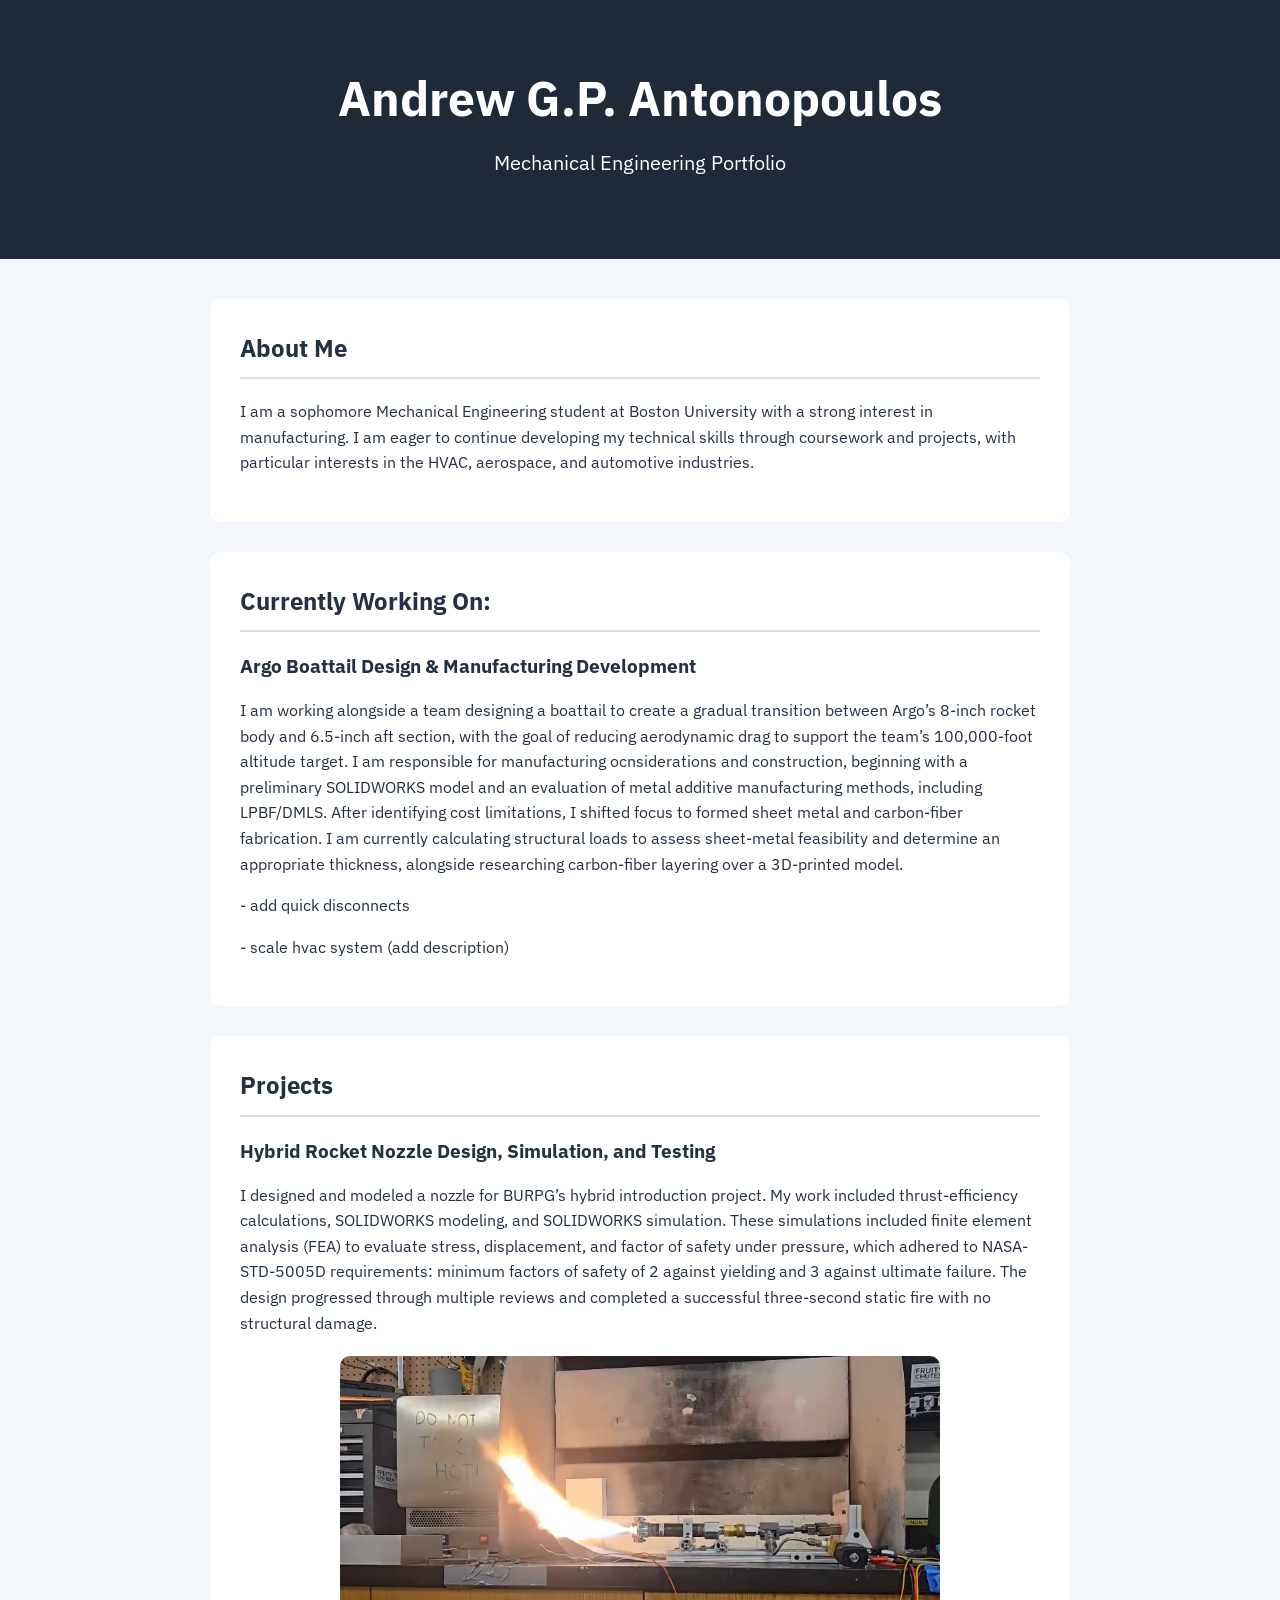
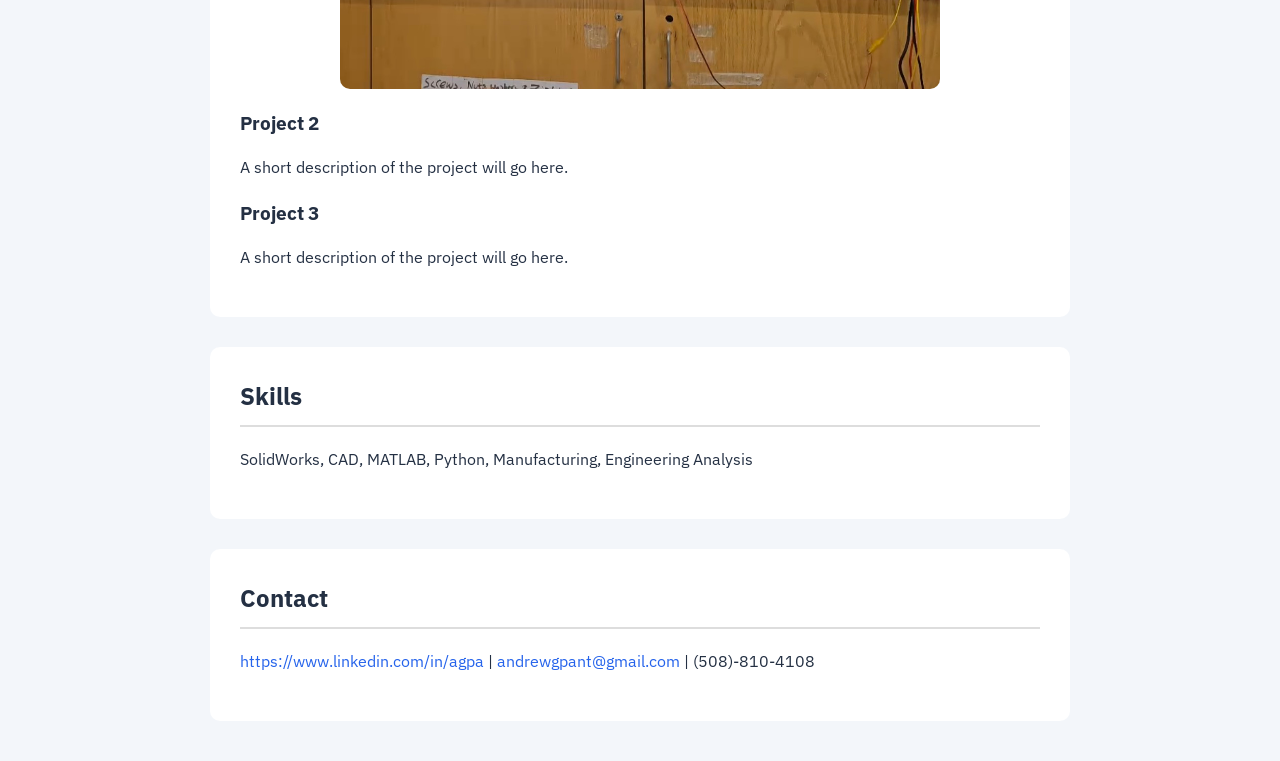
==== index.html @ b9d275d4 "add quick disconnect to currently working on" ====
<!DOCTYPE html>
<html lang="en">

<head>
    <meta charset="UTF-8">
    <meta name="viewport" content="width=device-width, initial-scale=1.0">

    <title>Andrew Antonopoulos | Mechanical Engineering Portfolio</title>
    <link rel="stylesheet" href="style.css">
</head>

<body>

    <header>
        <h1>Andrew G.P. Antonopoulos</h1>
        <p>Mechanical Engineering Portfolio</p>
    </header>

    <main>

        <section>
            <h2>About Me</h2>
            <p>
                I am a sophomore Mechanical Engineering student at Boston University with a strong interest in manufacturing.
                I am eager to continue developing my technical skills through coursework and projects, with particular interests in the HVAC, aerospace, and automotive industries.

            </p>
        </section>

        <section>
            <h2> Currently Working On:</h2>
            <h3> Argo Boattail Design & Manufacturing Development </h3>
            
            <p>
                I am working alongside a team designing a boattail to create a gradual transition between Argo’s
                8-inch rocket body and 6.5-inch aft section, with the goal of reducing
                aerodynamic drag to support the team’s 100,000-foot altitude target. I am responsible
                for manufacturing ocnsiderations and construction, beginning
                with a preliminary SOLIDWORKS model and an evaluation of metal additive
                manufacturing methods, including LPBF/DMLS. After identifying cost
                limitations, I shifted focus to formed sheet metal and carbon-fiber
                fabrication. I am currently calculating structural loads to assess
                sheet-metal feasibility and determine an appropriate thickness,
                alongside researching carbon-fiber layering over a 3D-printed model.
            </p>

            <p>
                - add quick disconnects
            </p>

            <p>
                - scale hvac system (add description)
            </p>
            
        </section>
        
        <section>
            <h2>Projects</h2>

            <h3>Hybrid Rocket Nozzle Design, Simulation, and Testing</h3>

            <p>
                I designed and modeled a nozzle for BURPG’s hybrid introduction project.
                My work included thrust-efficiency calculations, SOLIDWORKS modeling,
                and SOLIDWORKS simulation. These simulations included finite element analysis
                (FEA) to evaluate stress, displacement, and factor of safety under pressure,
                which adhered to NASA-STD-5005D requirements: minimum factors of safety of 2
                against yielding and 3 against ultimate failure. The design progressed through
                multiple reviews and completed a successful three-second static fire with no structural damage.
            </p>
            
            <img
                src="images/B3450C69-A834-422C-A26D-8ADAD124F1A7_1_201_a.jpeg"
                alt="Image of Hot Fire Test"
                class="project-image"
            >
            
            <h3>Project 2</h3>
            <p>
                A short description of the project will go here.
            </p>

            <h3>Project 3</h3>
            <p>
                A short description of the project will go here.
            </p>

        </section>

        <section>
            <h2>Skills</h2>
            <p>
                SolidWorks, CAD, MATLAB, Python, Manufacturing, Engineering Analysis
            </p>
        </section>

        <section>
            <h2>Contact</h2>
            <p>
                <a href="https://www.linkedin.com/in/agpa">https://www.linkedin.com/in/agpa</a>  | <a href="mailto:andrewgpant@gmail.com">andrewgpant@gmail.com</a> | (508)-810-4108
            </p>
        </section>

    </main>

</body>

</html>
---- style.css ----
@import url('https://fonts.googleapis.com/css2?family=IBM+Plex+Sans:wght@400;500;600;700&display=swap');

* {
    box-sizing: border-box;
}

body {
    margin: 0;
    font-family: 'IBM Plex Sans', Arial, sans-serif; /* replace the old font-family line */
    line-height: 1.6;
    background: #f3f6fa;
    color: #243043;
}

header {
    background-color: #1f2937;
    color: white;
    padding: 60px 20px;
    text-align: center;
}

header h1 {
    margin: 0;
    font-size: 48px;
}

header p {
    font-size: 20px;
    margin-top: 10px;
}

main {
    max-width: 900px;
    margin: 40px auto;
    padding: 0 20px;
}

section {
    background: white;
    margin-bottom: 30px;
    padding: 30px;
    border-radius: 10px;
}

h2 {
    margin-top: 0;
    border-bottom: 2px solid #ddd;
    padding-bottom: 10px;
}

h3 {
    margin-bottom: 5px;
}

a {
    color: #2563eb;
    text-decoration: none;
}

a:hover {
    text-decoration: underline;
}

.project-image {
    display: block;
    width: 100%;
    max-width: 600px;
    height: auto;
    margin: 20px auto;
    border-radius: 10px;
}
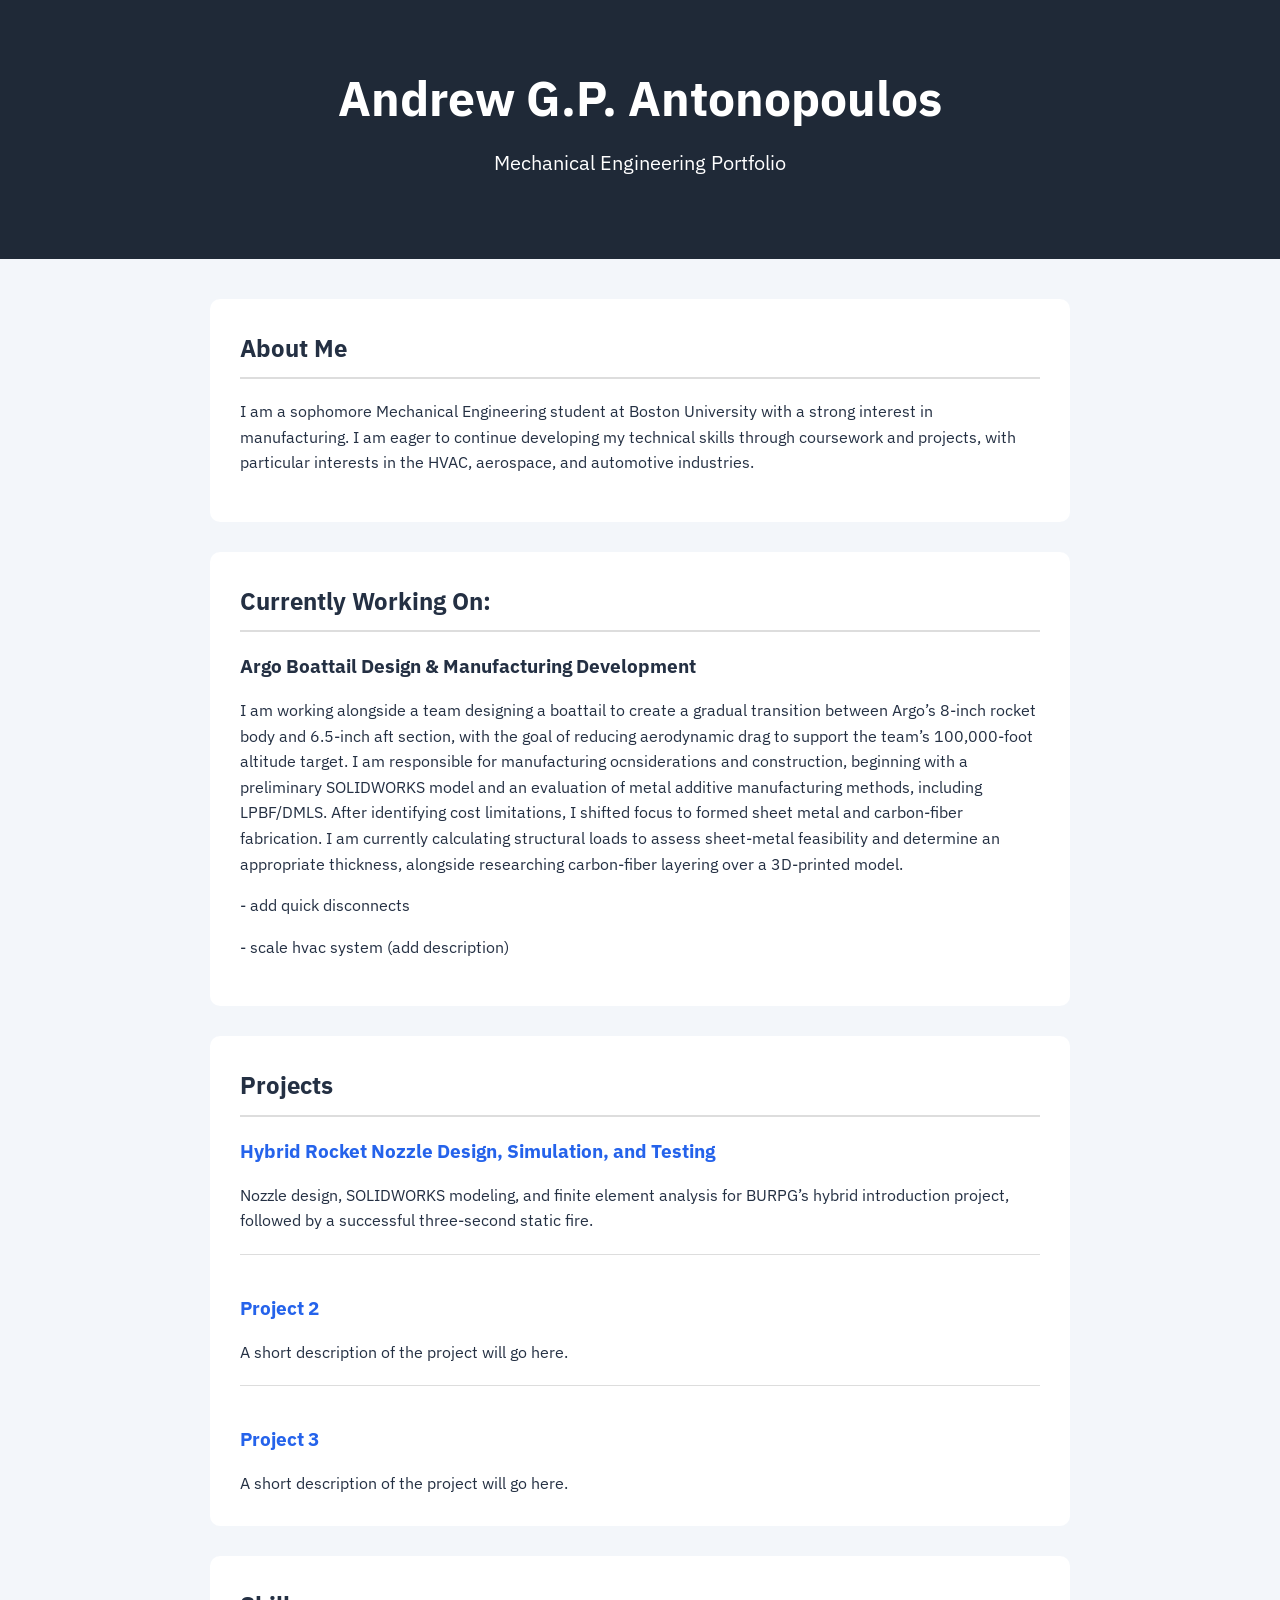
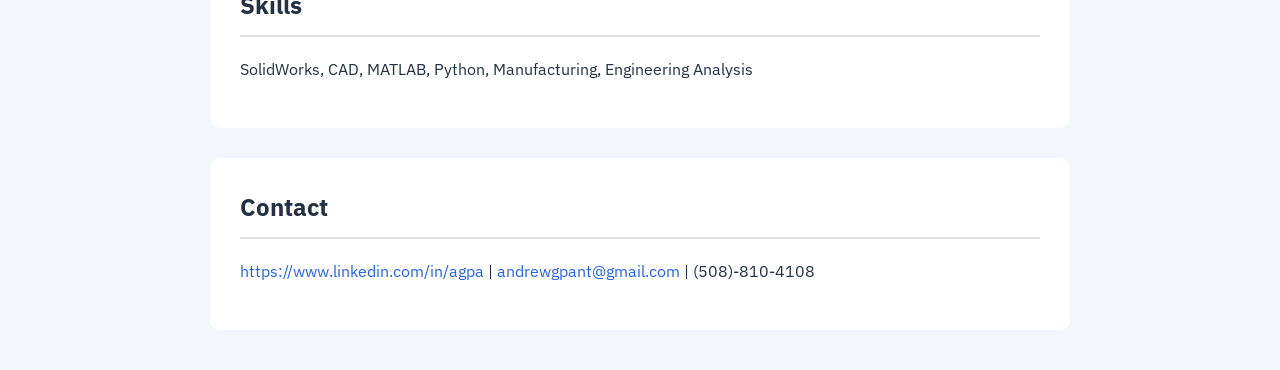
==== commit 6da63951: "Add individual portfolio project pages" ====
--- a/index.html
+++ b/index.html
@@ -54,36 +54,26 @@
             
         </section>
         
-        <section>
+        <section id="projects">
             <h2>Projects</h2>
 
-            <h3>Hybrid Rocket Nozzle Design, Simulation, and Testing</h3>
+            <article class="project-preview">
+                <h3><a href="projects/hybrid-rocket-nozzle.html">Hybrid Rocket Nozzle Design, Simulation, and Testing</a></h3>
+                <p>
+                    Nozzle design, SOLIDWORKS modeling, and finite element analysis for BURPG’s
+                    hybrid introduction project, followed by a successful three-second static fire.
+                </p>
+            </article>
 
-            <p>
-                I designed and modeled a nozzle for BURPG’s hybrid introduction project.
-                My work included thrust-efficiency calculations, SOLIDWORKS modeling,
-                and SOLIDWORKS simulation. These simulations included finite element analysis
-                (FEA) to evaluate stress, displacement, and factor of safety under pressure,
-                which adhered to NASA-STD-5005D requirements: minimum factors of safety of 2
-                against yielding and 3 against ultimate failure. The design progressed through
-                multiple reviews and completed a successful three-second static fire with no structural damage.
-            </p>
-            
-            <img
-                src="images/B3450C69-A834-422C-A26D-8ADAD124F1A7_1_201_a.jpeg"
-                alt="Image of Hot Fire Test"
-                class="project-image"
-            >
-            
-            <h3>Project 2</h3>
-            <p>
-                A short description of the project will go here.
-            </p>
+            <article class="project-preview">
+                <h3><a href="projects/project-2.html">Project 2</a></h3>
+                <p>A short description of the project will go here.</p>
+            </article>
 
-            <h3>Project 3</h3>
-            <p>
-                A short description of the project will go here.
-            </p>
+            <article class="project-preview">
+                <h3><a href="projects/project-3.html">Project 3</a></h3>
+                <p>A short description of the project will go here.</p>
+            </article>
 
         </section>
 
--- a/style.css
+++ b/style.css
@@ -61,6 +61,25 @@
     text-decoration: underline;
 }
 
+a:focus-visible {
+    outline: 2px solid #2563eb;
+    outline-offset: 4px;
+}
+
+.portfolio-nav {
+    margin-bottom: 30px;
+}
+
+.project-preview + .project-preview {
+    border-top: 1px solid #ddd;
+    margin-top: 20px;
+    padding-top: 20px;
+}
+
+.project-preview p:last-child {
+    margin-bottom: 0;
+}
+
 .project-image {
     display: block;
     width: 100%;
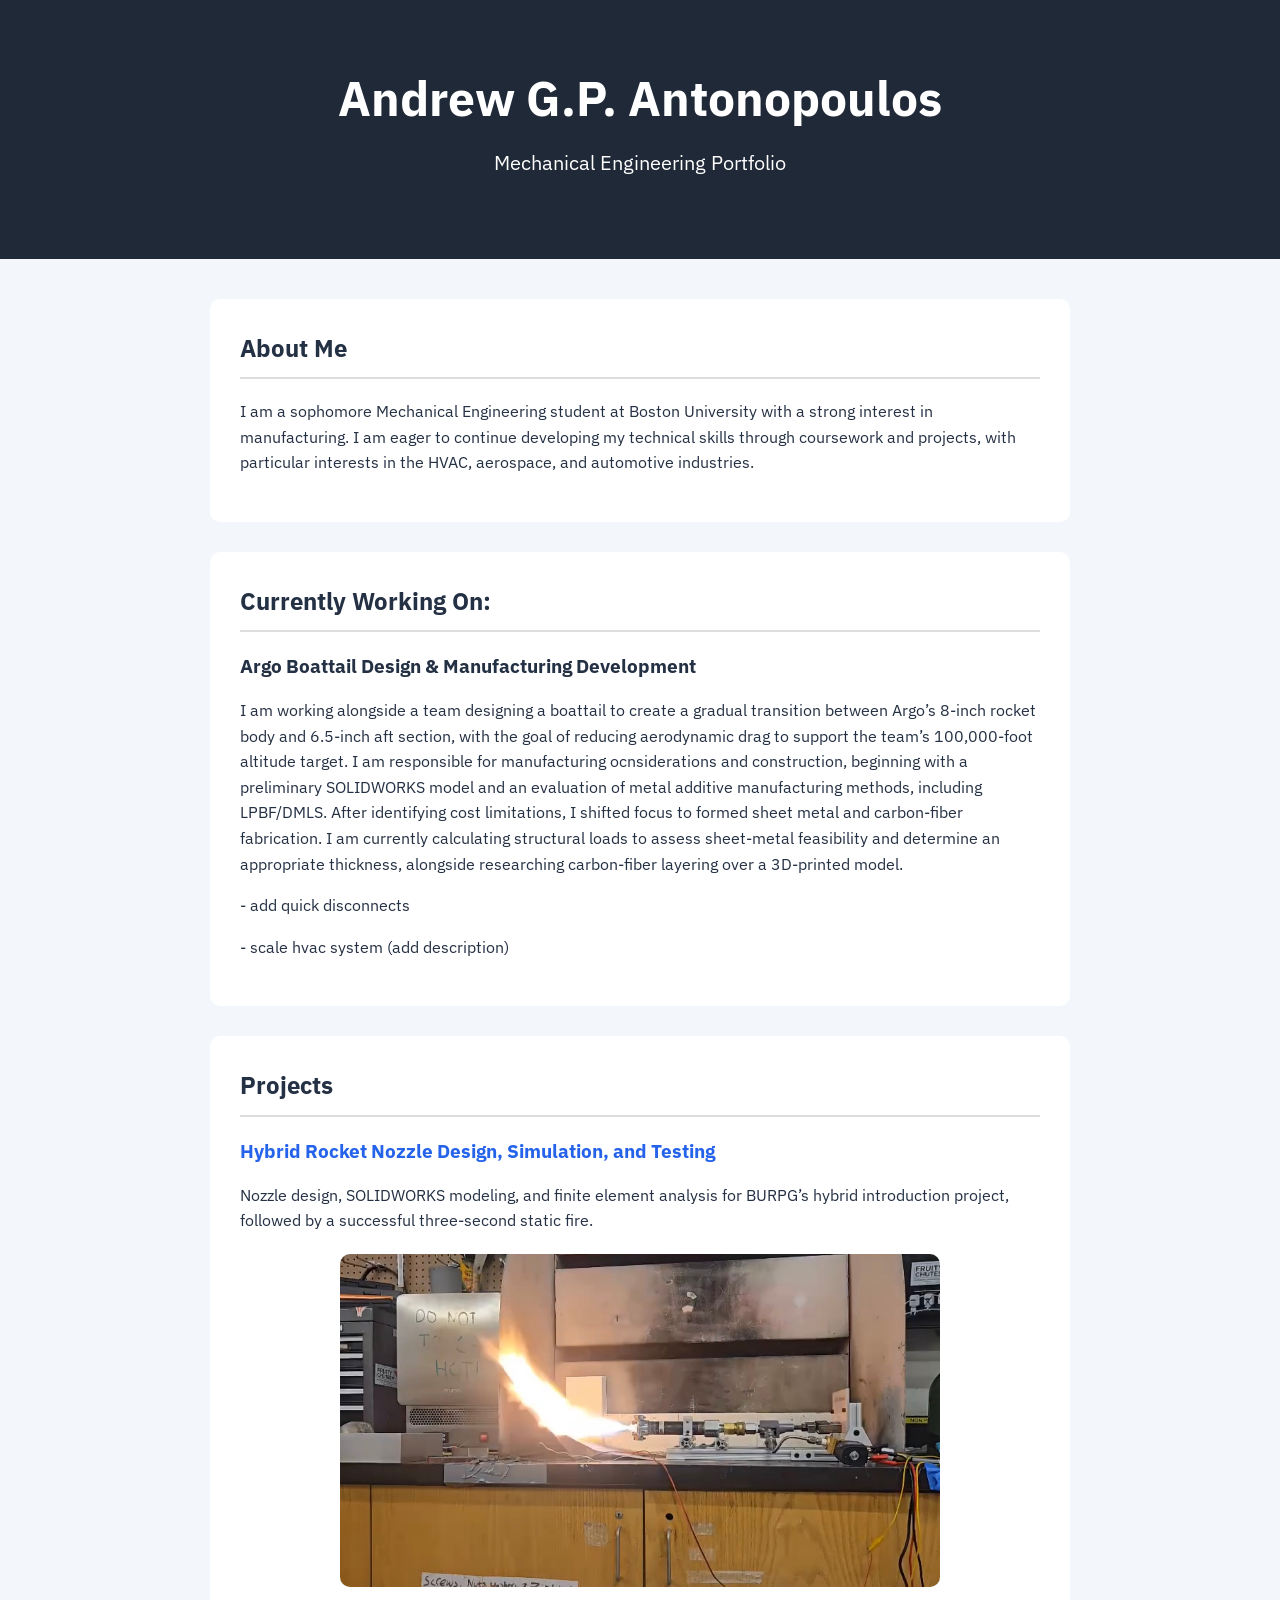
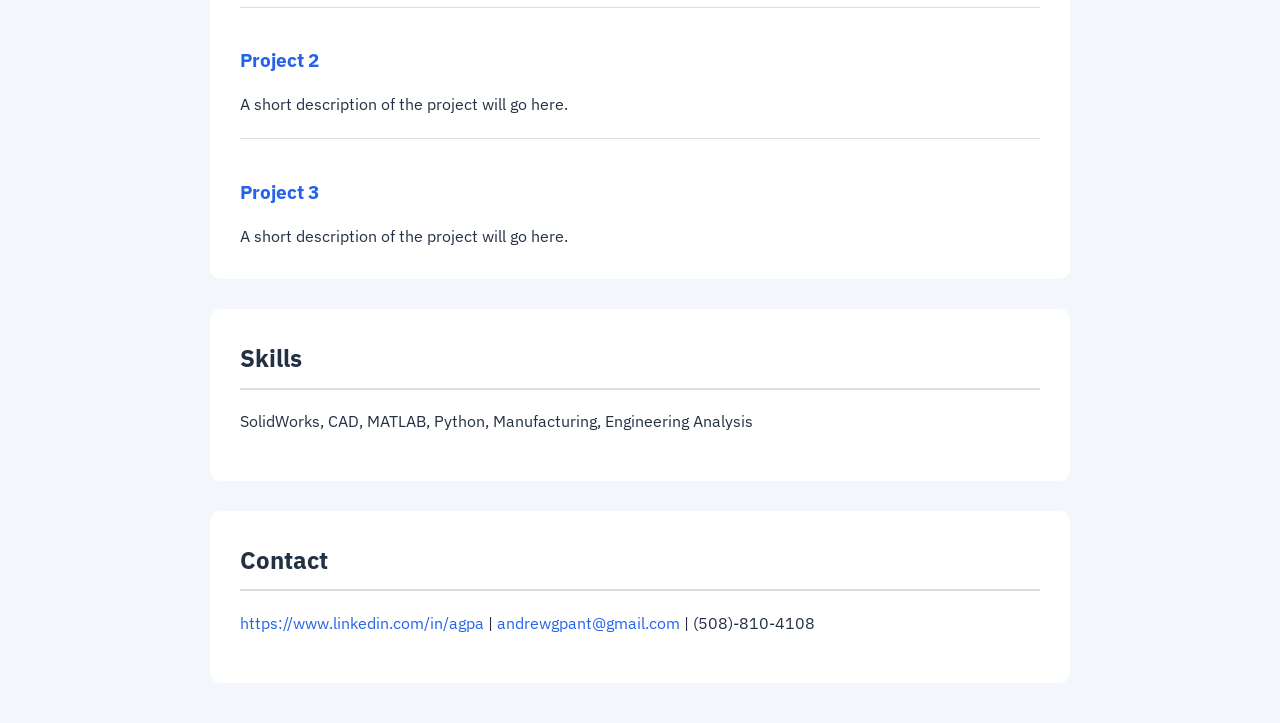
==== commit e88d06fc: "Move hot fire test image to main portfolio page" ====
--- a/index.html
+++ b/index.html
@@ -63,6 +63,11 @@
                     Nozzle design, SOLIDWORKS modeling, and finite element analysis for BURPG’s
                     hybrid introduction project, followed by a successful three-second static fire.
                 </p>
+                <img
+                    src="images/B3450C69-A834-422C-A26D-8ADAD124F1A7_1_201_a.jpeg"
+                    alt="Image of Hot Fire Test"
+                    class="project-image"
+                >
             </article>
 
             <article class="project-preview">
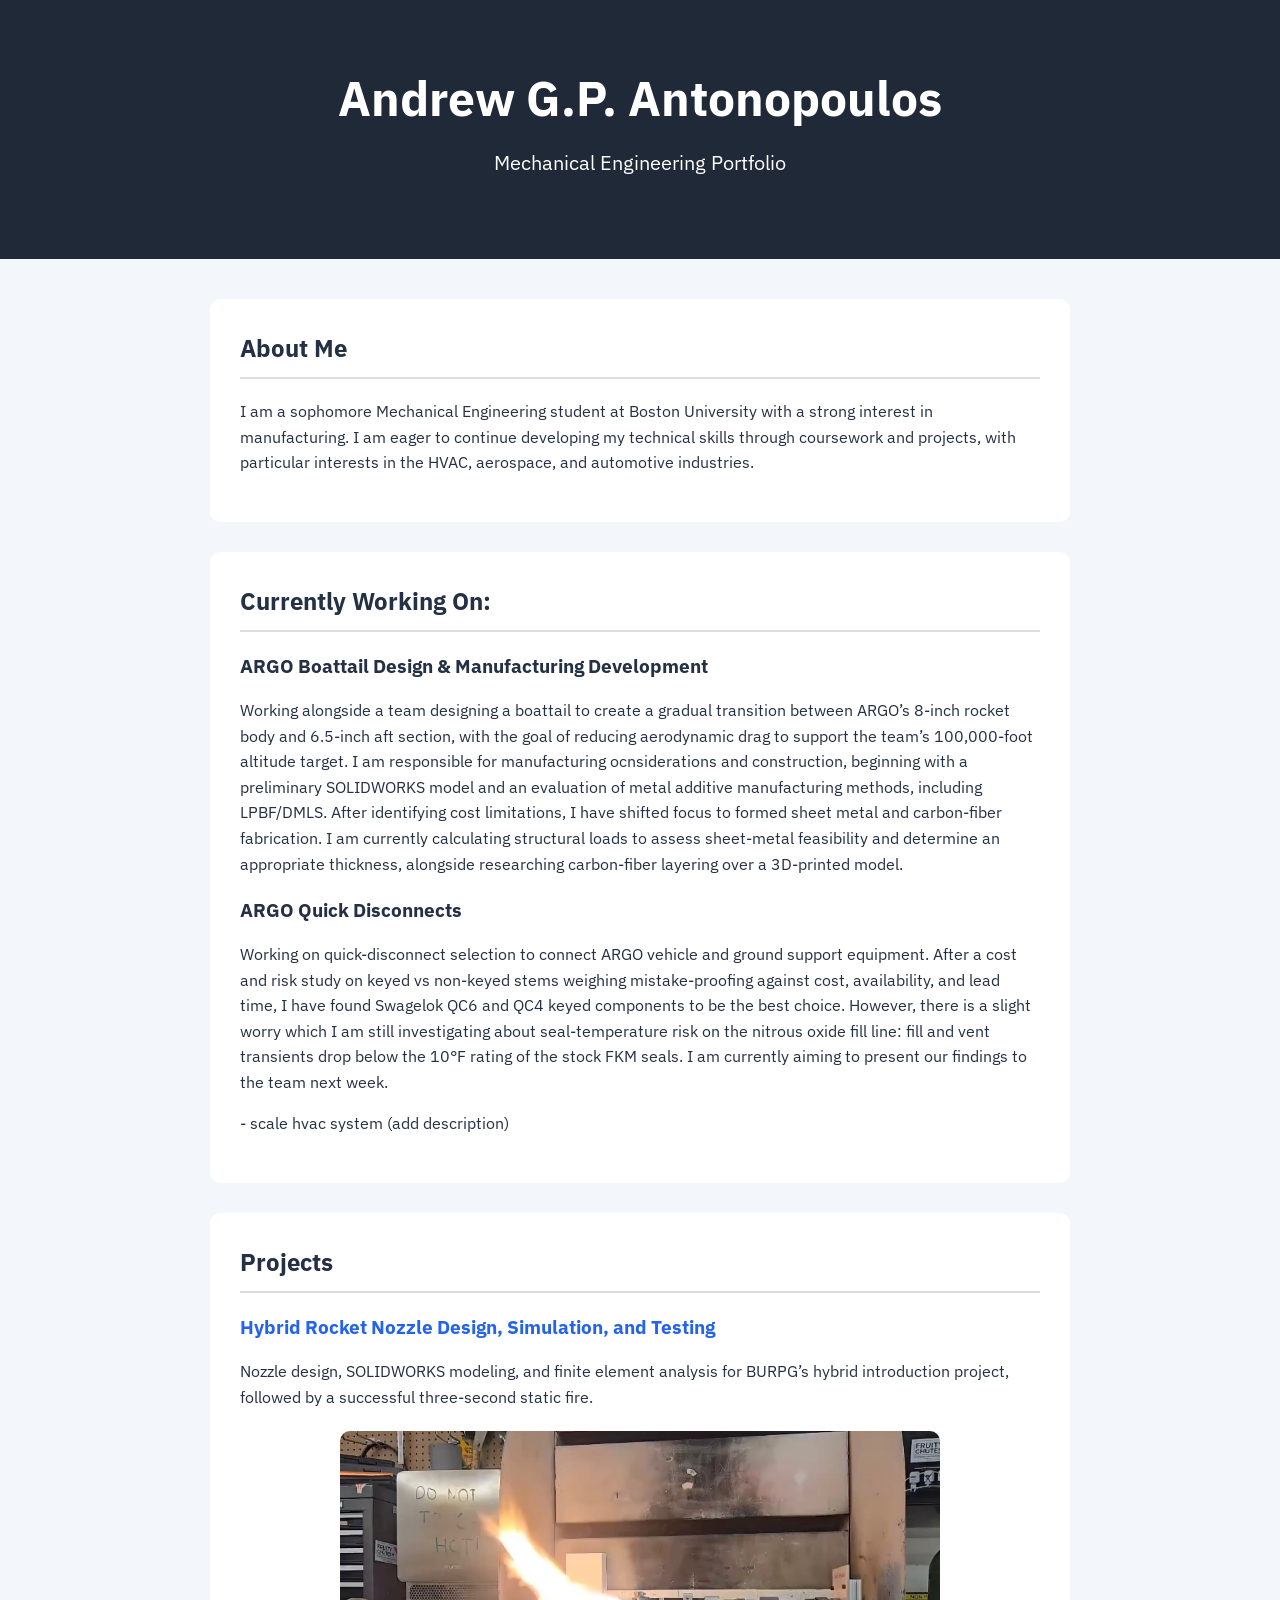
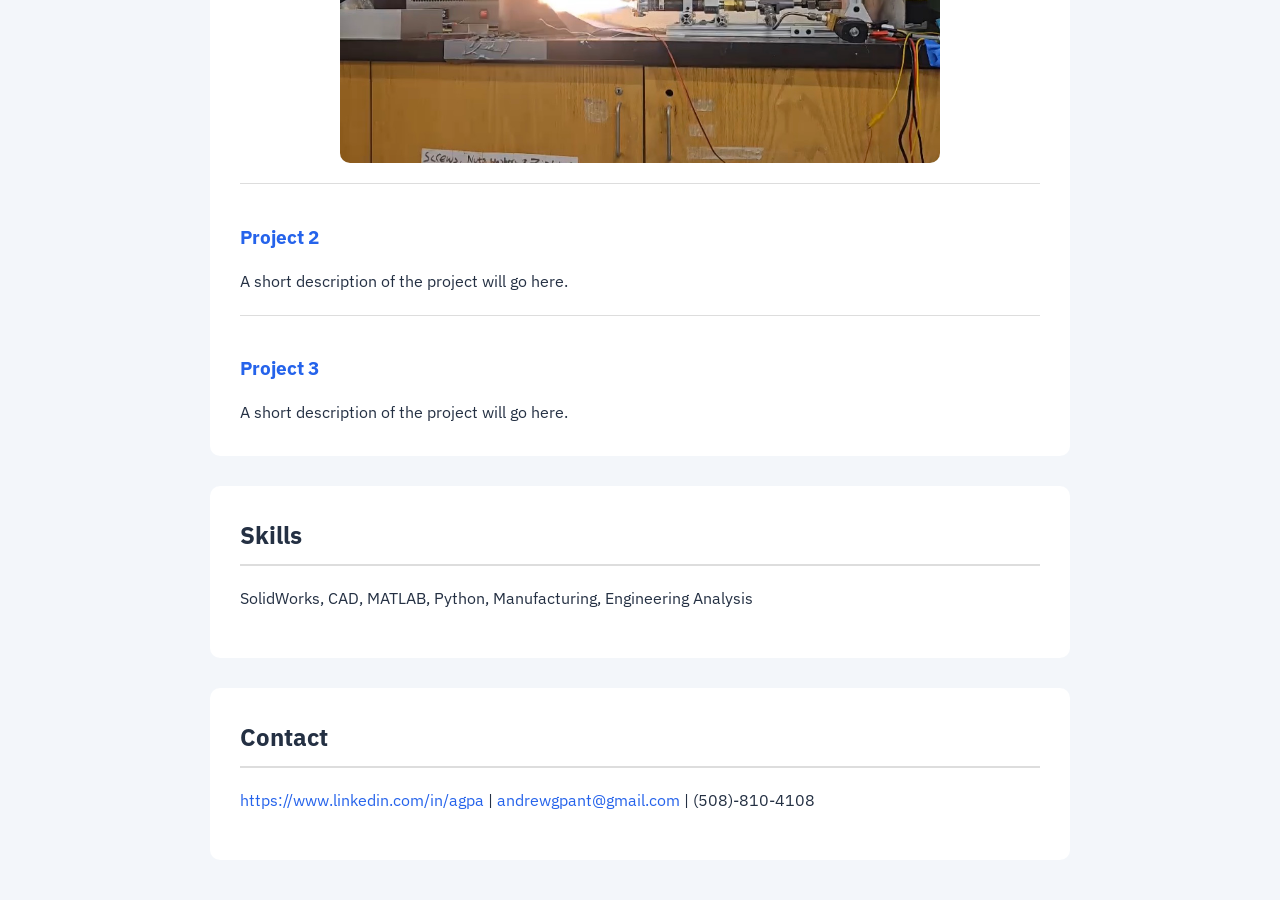
==== commit 29ed34f4: "add quick disconnects" ====
--- a/index.html
+++ b/index.html
@@ -29,23 +29,29 @@
 
         <section>
             <h2> Currently Working On:</h2>
-            <h3> Argo Boattail Design & Manufacturing Development </h3>
+            <h3> ARGO Boattail Design & Manufacturing Development </h3>
             
             <p>
-                I am working alongside a team designing a boattail to create a gradual transition between Argo’s
+                Working alongside a team designing a boattail to create a gradual transition between ARGO’s
                 8-inch rocket body and 6.5-inch aft section, with the goal of reducing
                 aerodynamic drag to support the team’s 100,000-foot altitude target. I am responsible
                 for manufacturing ocnsiderations and construction, beginning
                 with a preliminary SOLIDWORKS model and an evaluation of metal additive
                 manufacturing methods, including LPBF/DMLS. After identifying cost
-                limitations, I shifted focus to formed sheet metal and carbon-fiber
+                limitations, I have shifted focus to formed sheet metal and carbon-fiber
                 fabrication. I am currently calculating structural loads to assess
                 sheet-metal feasibility and determine an appropriate thickness,
                 alongside researching carbon-fiber layering over a 3D-printed model.
             </p>
 
+            <h3> ARGO Quick Disconnects</h3>
             <p>
-                - add quick disconnects
+                Working on quick-disconnect selection to connect ARGO vehicle and ground support equipment.
+                After a cost and risk study on keyed vs non-keyed stems weighing mistake-proofing against cost, availability,
+                and lead time, I have found Swagelok QC6 and QC4 keyed components to be the best choice. However, there is a
+                slight worry which I am still investigating about seal-temperature risk on the nitrous oxide fill line: fill
+                and vent transients drop below the 10°F rating of the stock FKM seals. I am currently aiming to present
+                our findings to the team next week.
             </p>
 
             <p>
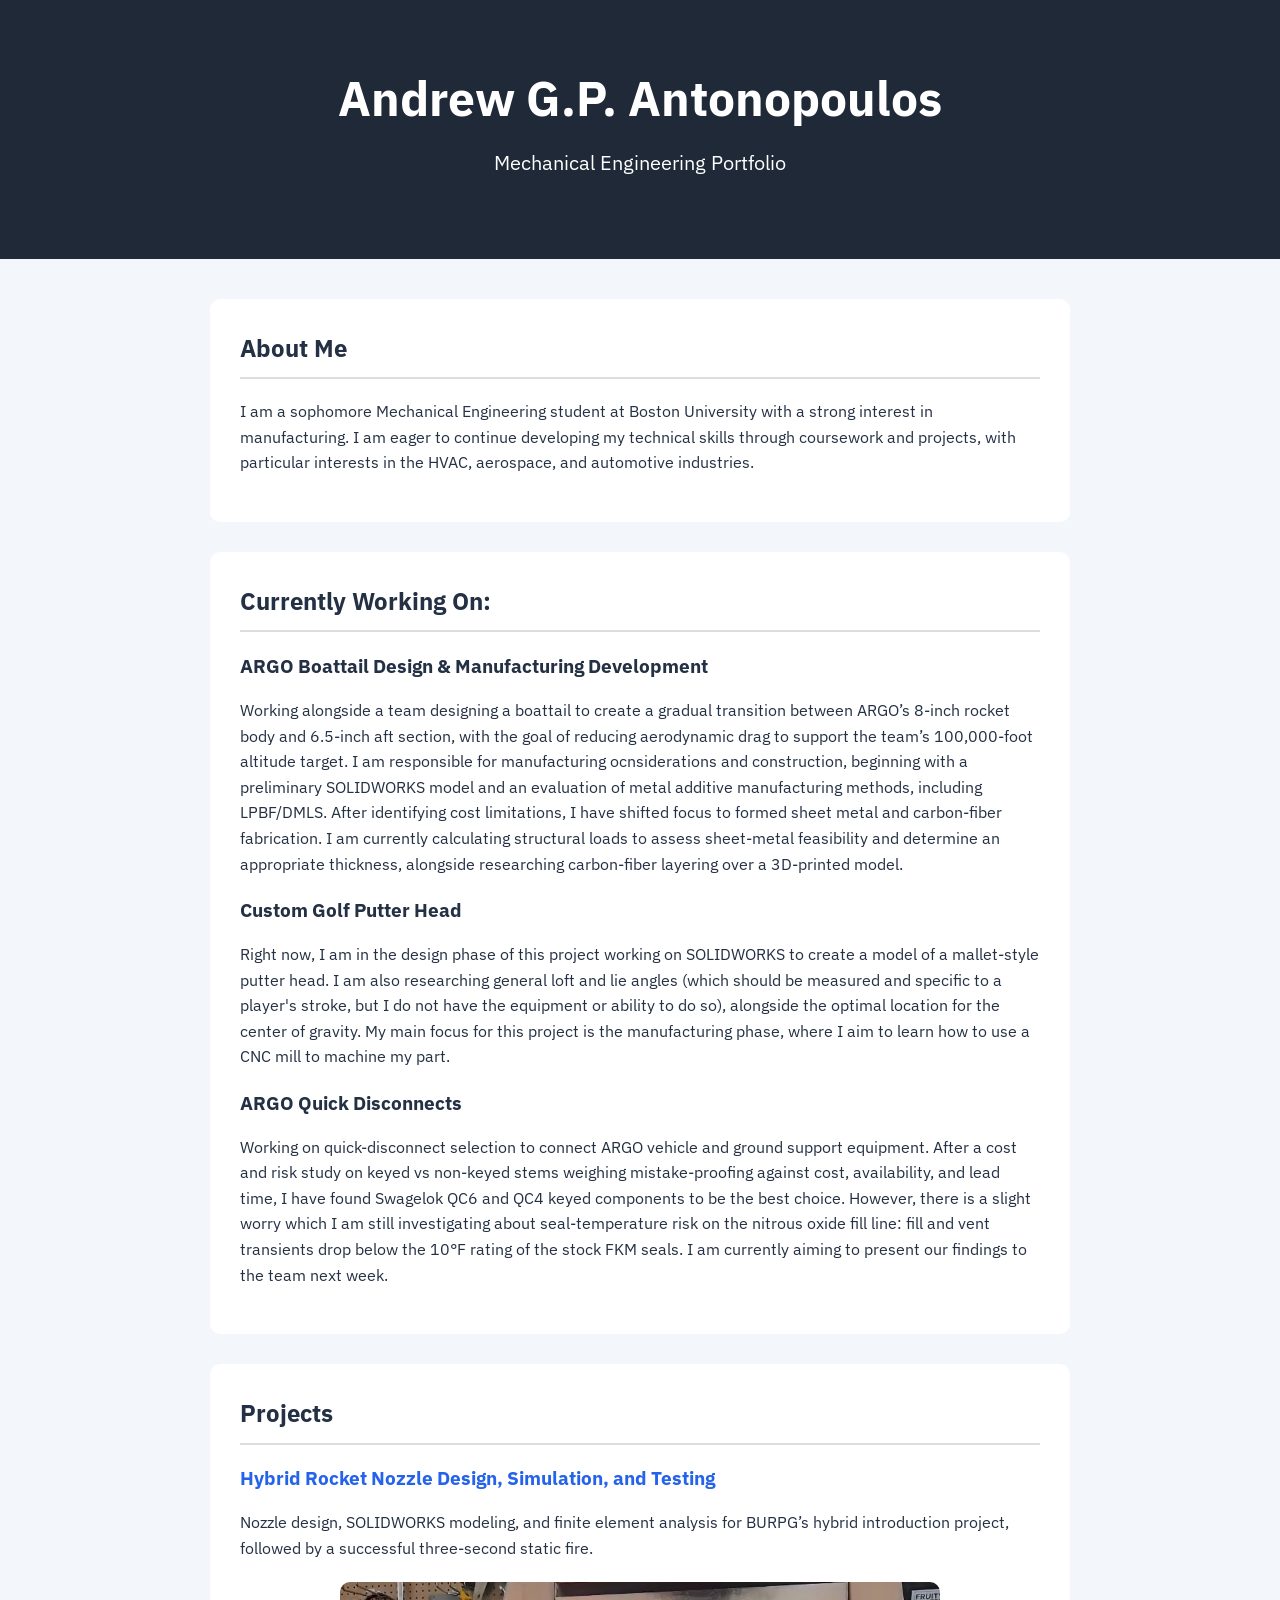
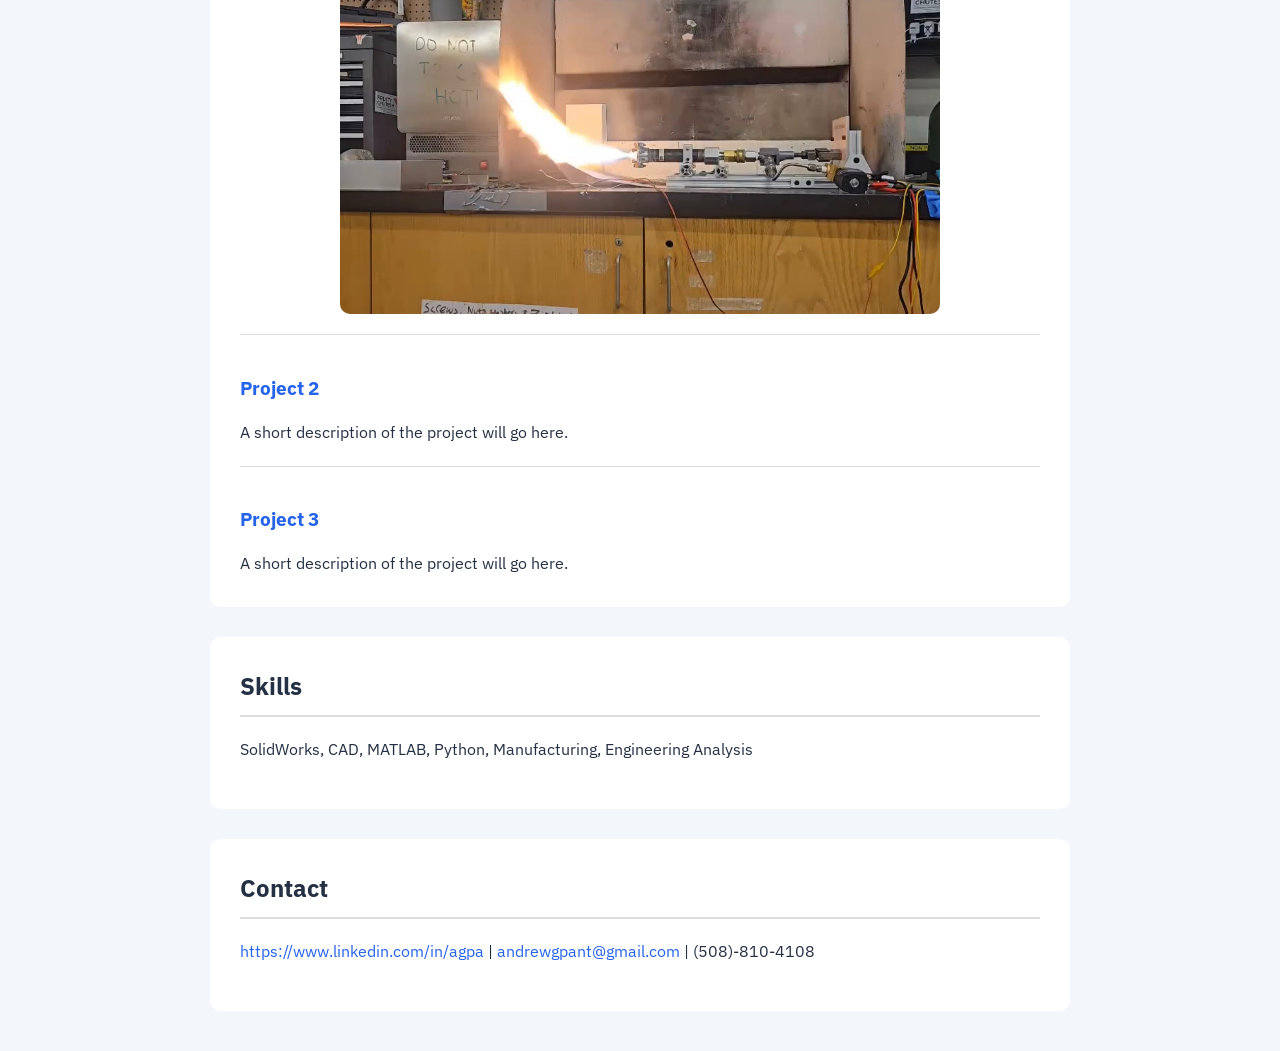
==== commit 089af376: "add putter to currently working on" ====
--- a/index.html
+++ b/index.html
@@ -44,6 +44,14 @@
                 alongside researching carbon-fiber layering over a 3D-printed model.
             </p>
 
+            <h3> Custom Golf Putter Head</h3>
+            <p>
+                Right now, I am in the design phase of this project working on SOLIDWORKS to create a model of a mallet-style putter head.
+                I am also researching general loft and lie angles (which should be measured and specific to a player's stroke, but I do not
+                have the equipment or ability to do so), alongside the optimal location for the center of gravity. My main focus for this project
+                is the manufacturing phase, where I aim to learn how to use a CNC mill to machine my part.
+            </p>
+            
             <h3> ARGO Quick Disconnects</h3>
             <p>
                 Working on quick-disconnect selection to connect ARGO vehicle and ground support equipment.
@@ -52,10 +60,6 @@
                 slight worry which I am still investigating about seal-temperature risk on the nitrous oxide fill line: fill
                 and vent transients drop below the 10°F rating of the stock FKM seals. I am currently aiming to present
                 our findings to the team next week.
-            </p>
-
-            <p>
-                - scale hvac system (add description)
             </p>
             
         </section>
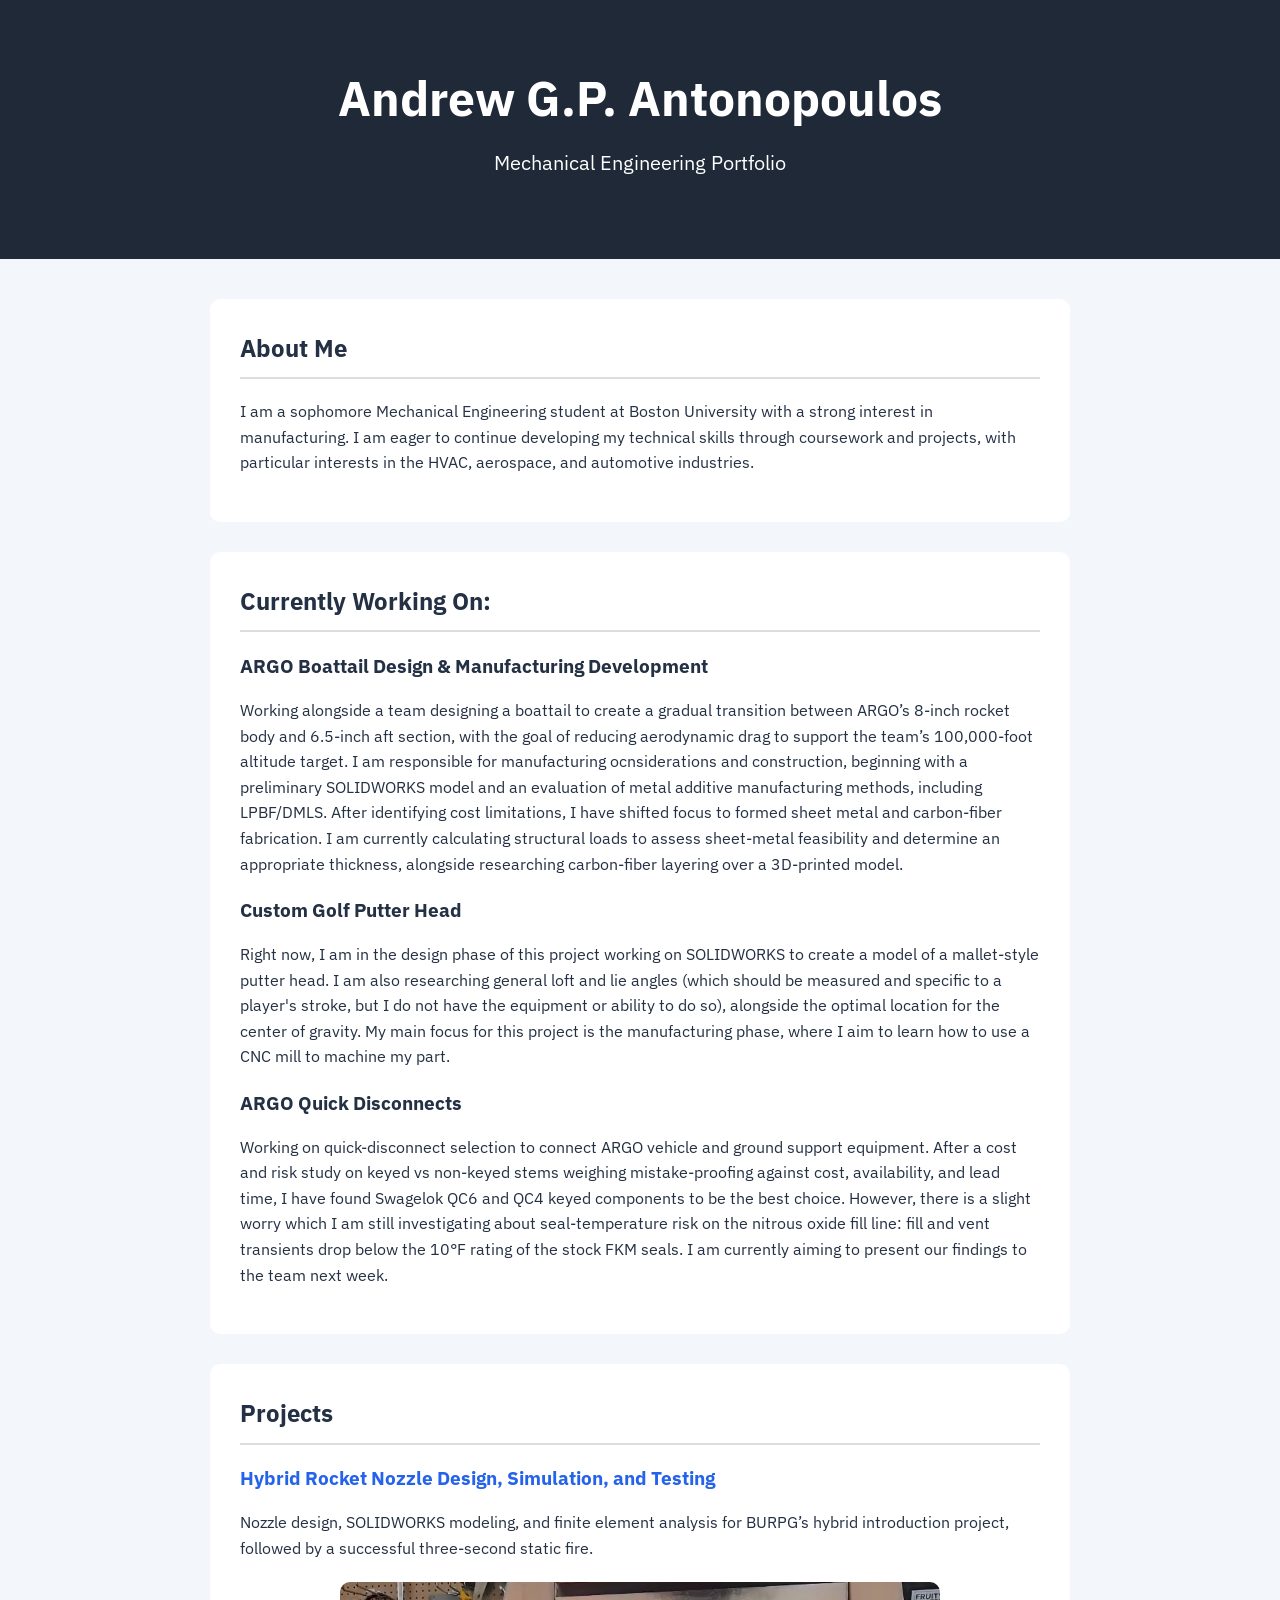
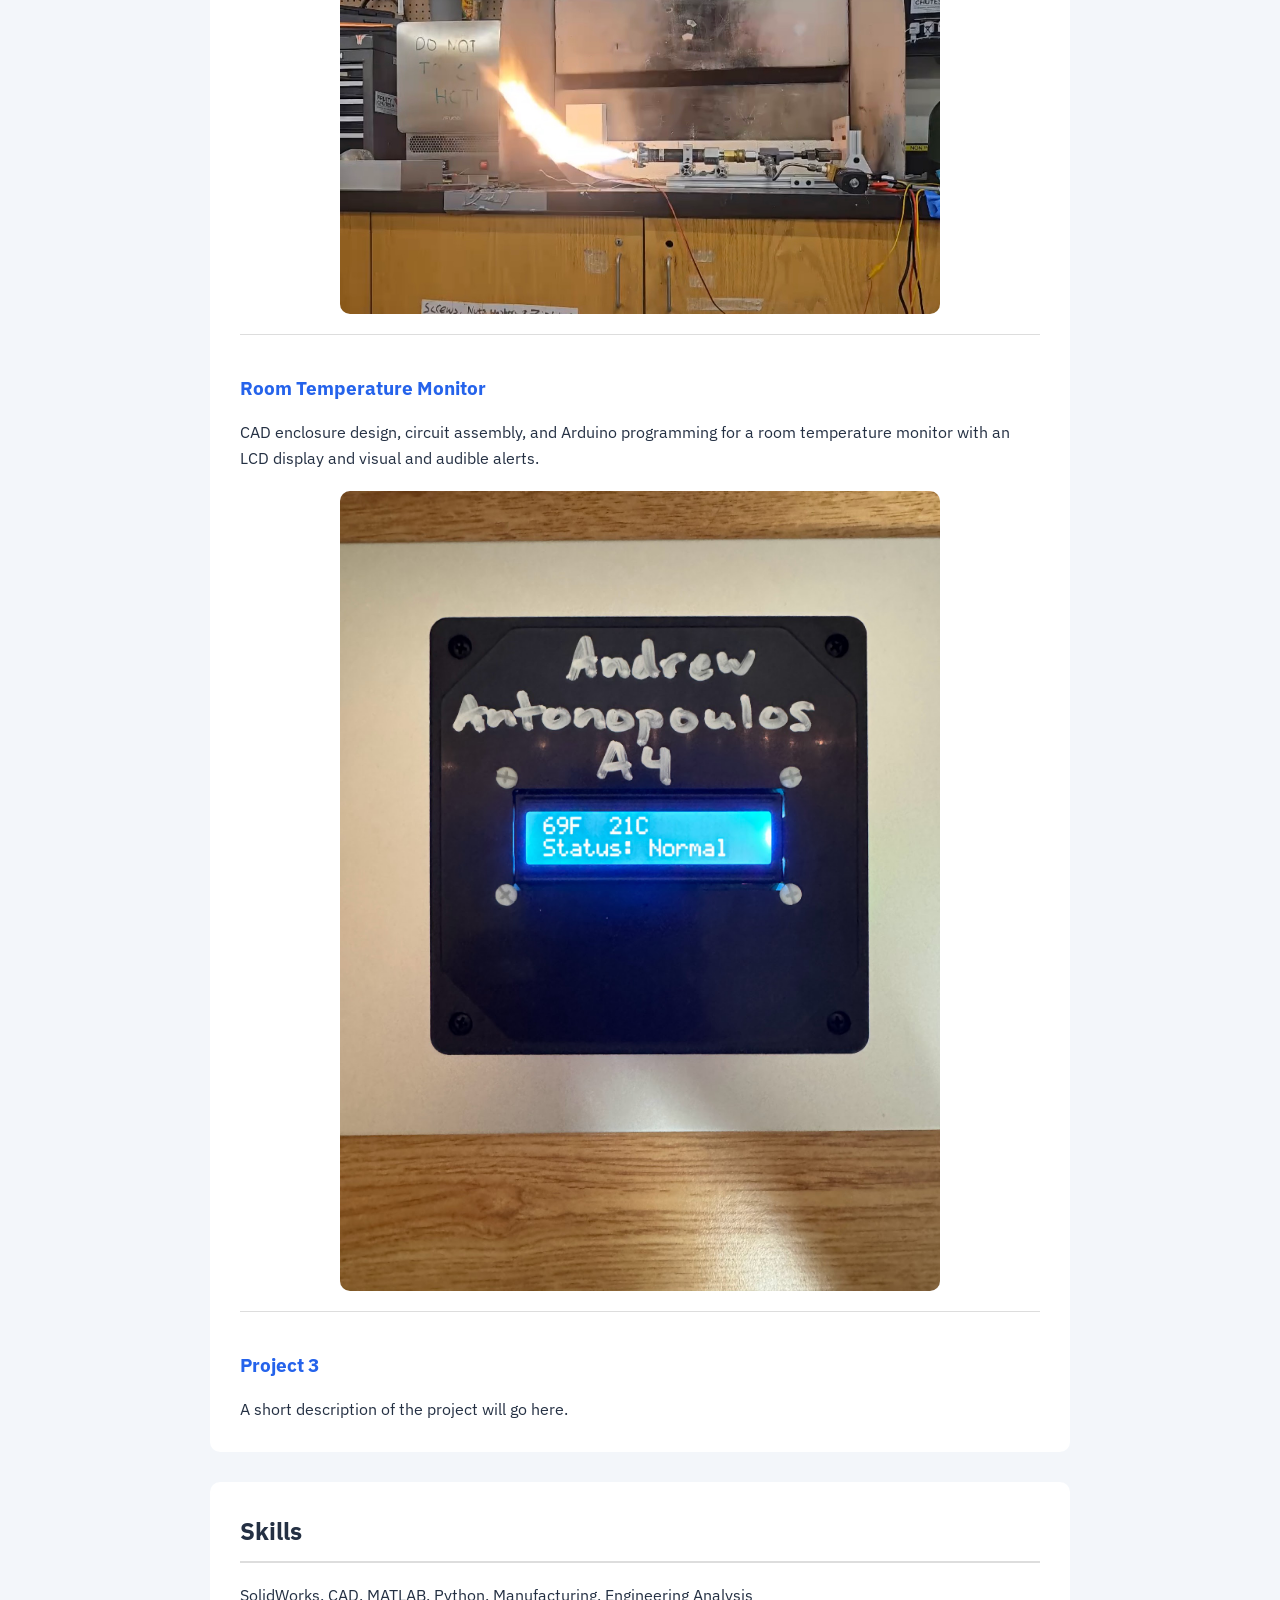
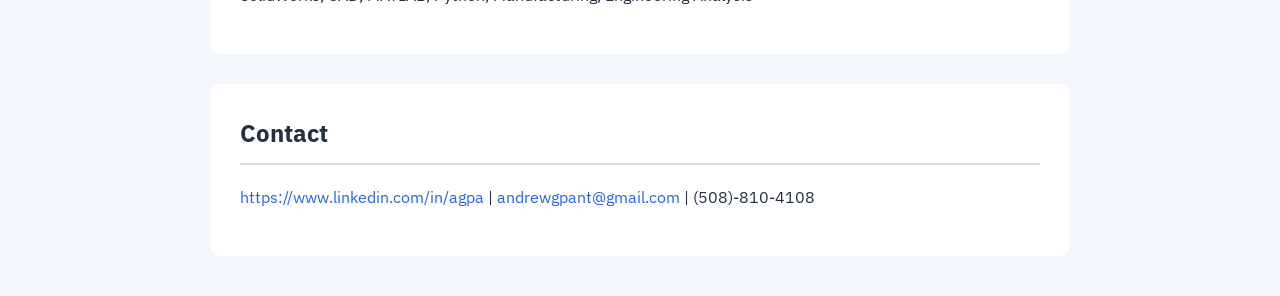
==== commit eecacd15: "Add room temperature monitor project with CAD and prototype photos" ====
--- a/index.html
+++ b/index.html
@@ -81,8 +81,17 @@
             </article>
 
             <article class="project-preview">
-                <h3><a href="projects/project-2.html">Project 2</a></h3>
-                <p>A short description of the project will go here.</p>
+                <h3><a href="projects/temperature-monitor.html">Room Temperature Monitor</a></h3>
+                <p>
+                    CAD enclosure design, circuit assembly, and Arduino programming for a room
+                    temperature monitor with an LCD display and visual and audible alerts.
+                </p>
+                <img
+                    src="images/temperature-monitor/working-prototype.jpg"
+                    alt="Working room temperature monitor displaying 69F, 21C, and Status: Normal"
+                    class="project-image"
+                    loading="lazy"
+                >
             </article>
 
             <article class="project-preview">
--- a/style.css
+++ b/style.css
@@ -88,3 +88,14 @@
     margin: 20px auto;
     border-radius: 10px;
 }
+
+/* Temperature monitor project figures */
+.monitor-figure {
+    margin: 24px 0;
+}
+
+.monitor-figure figcaption {
+    color: #4b5563;
+    font-size: 0.95rem;
+    text-align: center;
+}
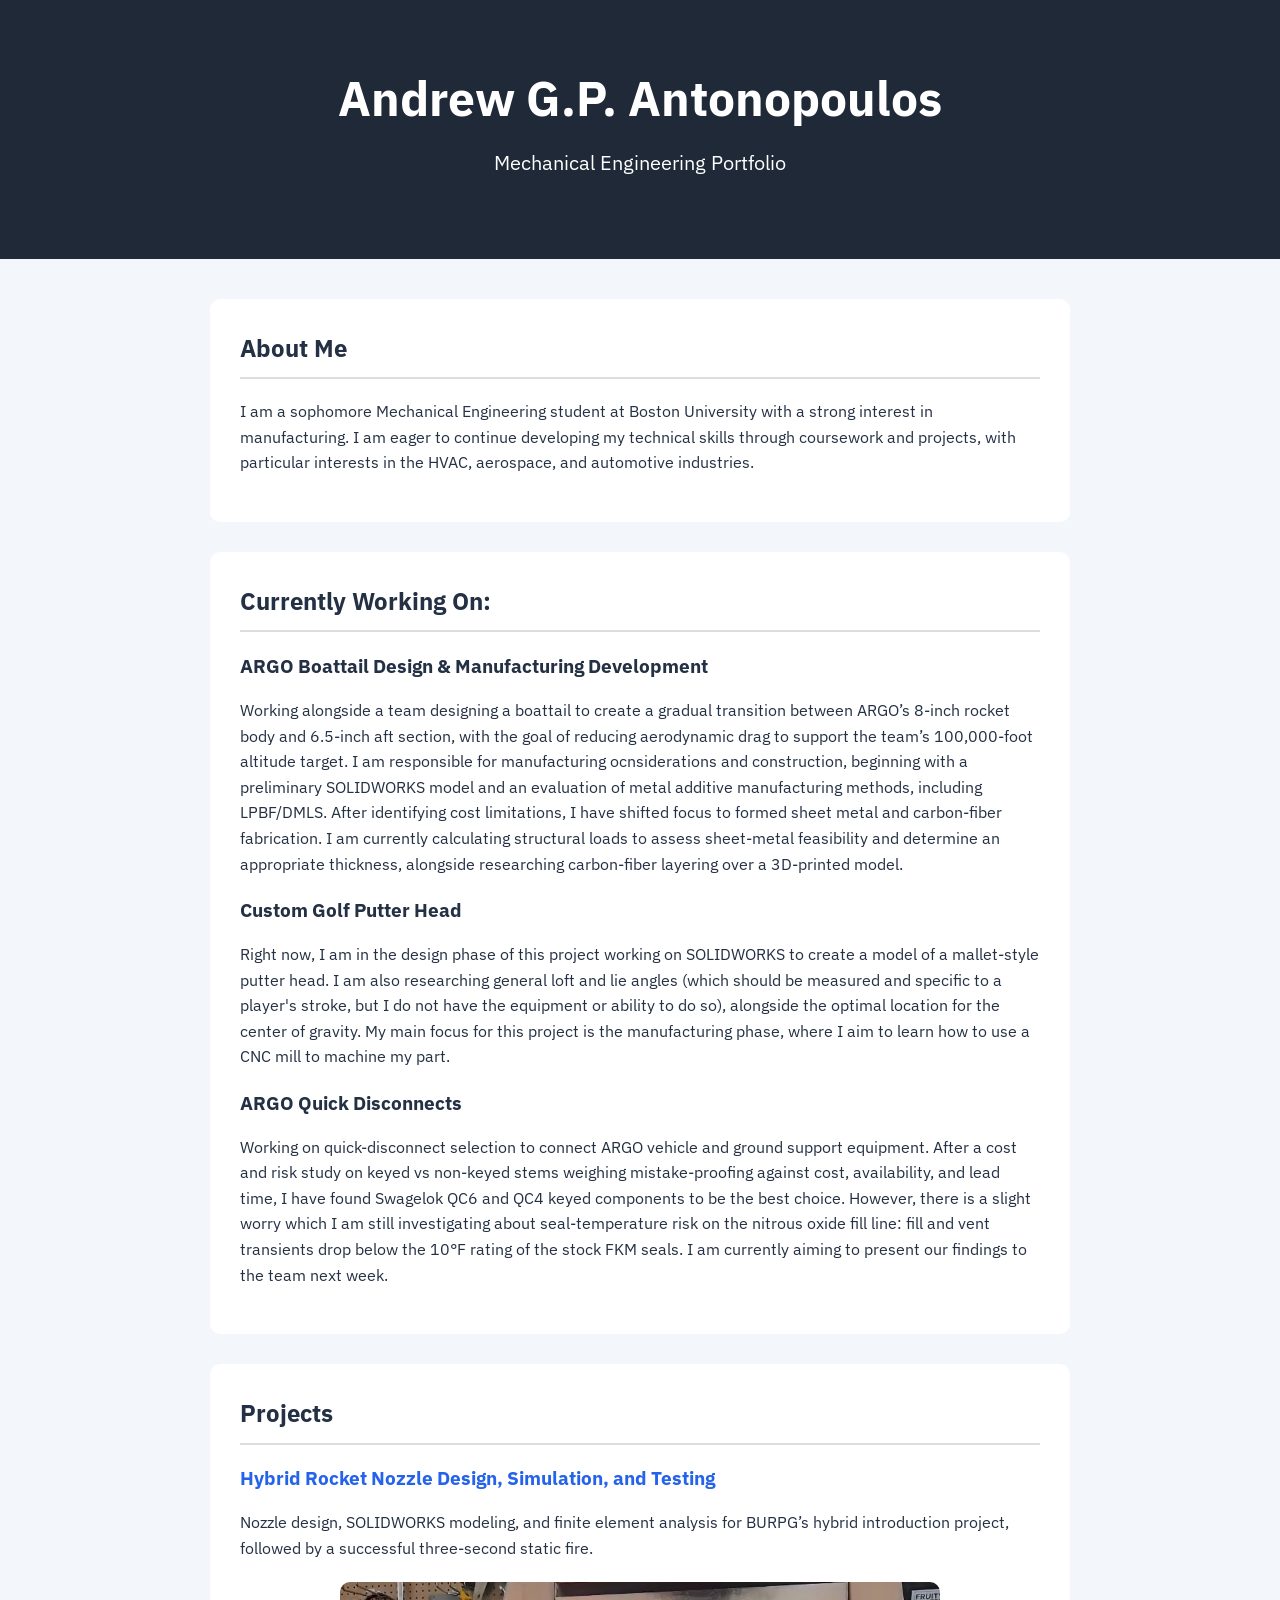
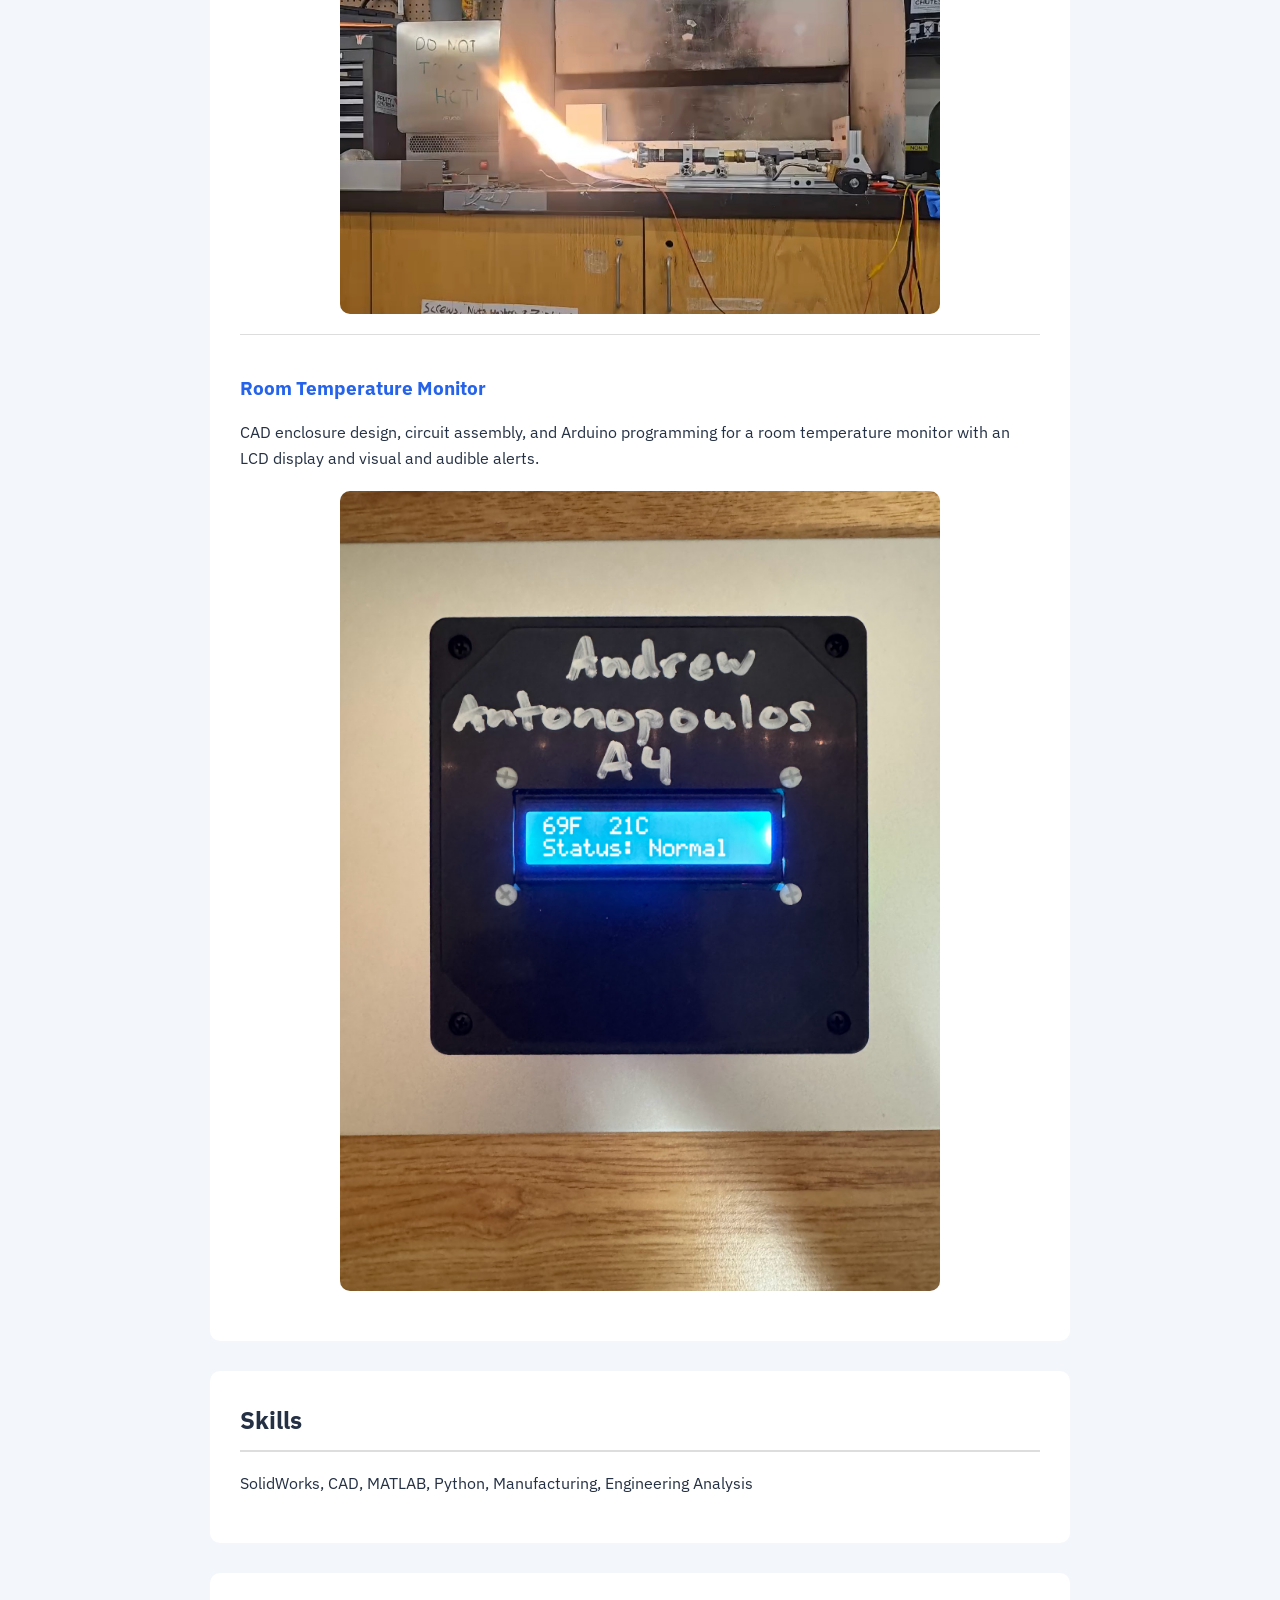
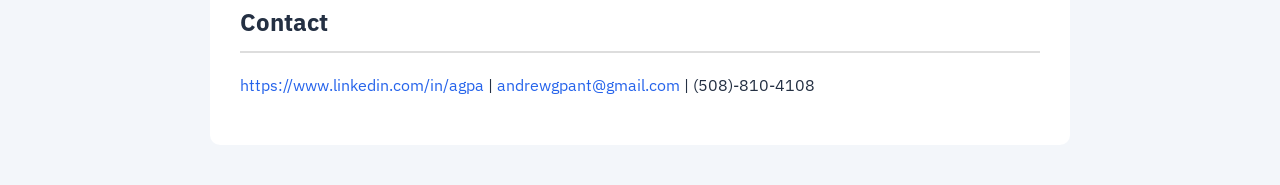
==== commit 55fbd93d: "Remove Project 3 placeholder" ====
--- a/index.html
+++ b/index.html
@@ -94,11 +94,6 @@
                 >
             </article>
 
-            <article class="project-preview">
-                <h3><a href="projects/project-3.html">Project 3</a></h3>
-                <p>A short description of the project will go here.</p>
-            </article>
-
         </section>
 
         <section>
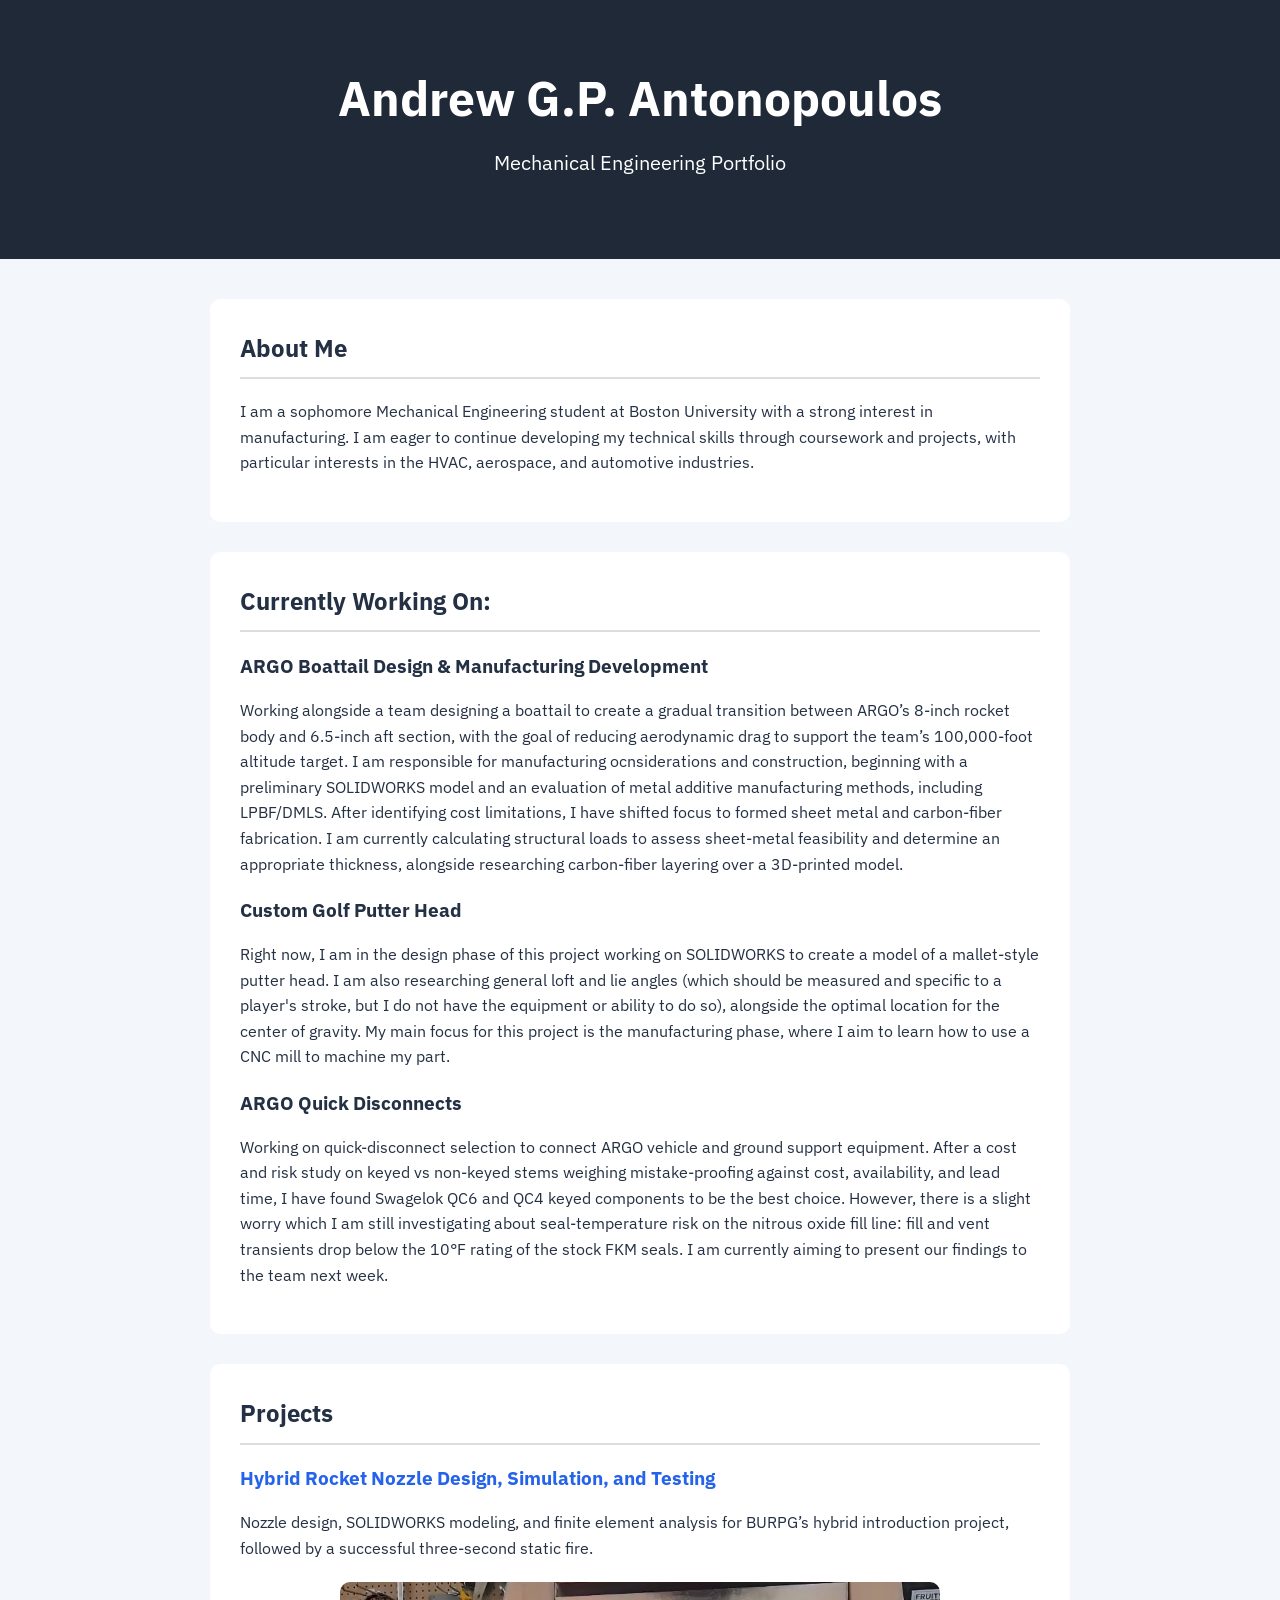
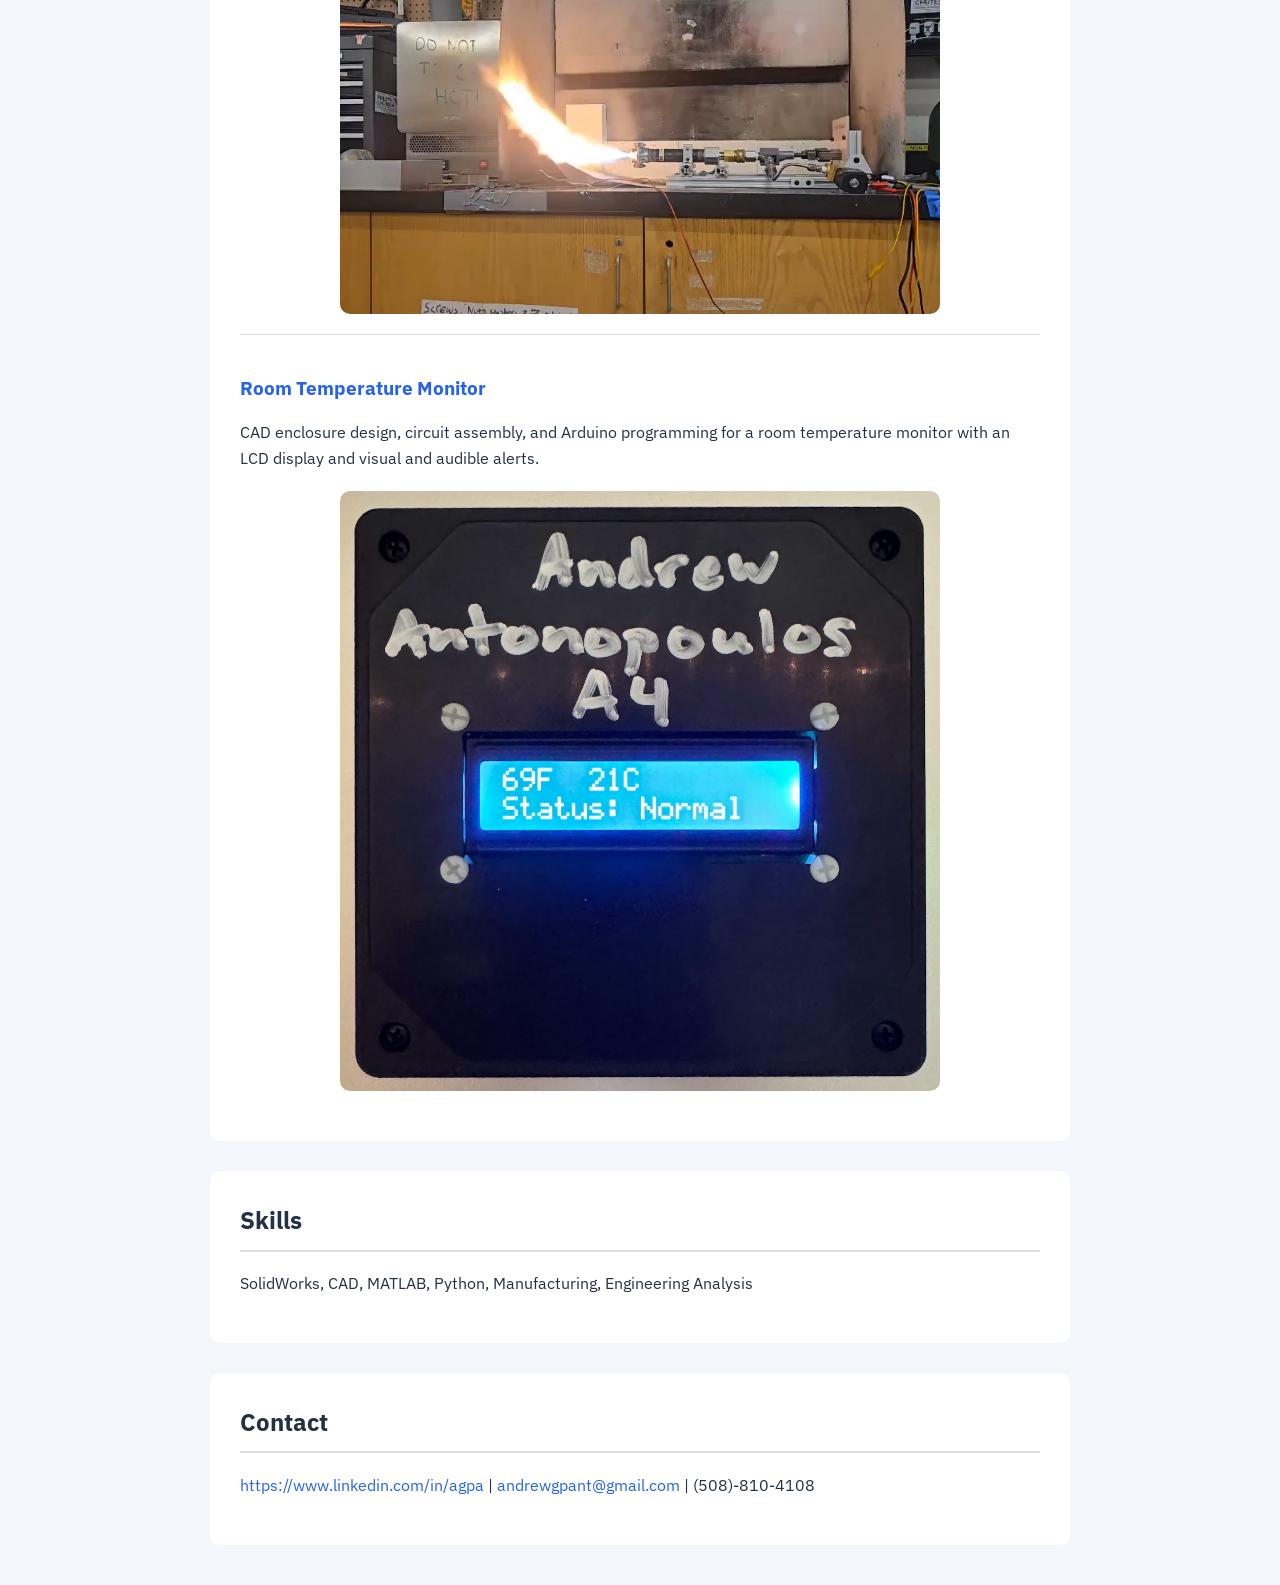
==== commit 907c3ab7: "Crop homepage temperature monitor preview around enclosure" ====
--- a/index.html
+++ b/index.html
@@ -86,12 +86,13 @@
                     CAD enclosure design, circuit assembly, and Arduino programming for a room
                     temperature monitor with an LCD display and visual and audible alerts.
                 </p>
-                <img
-                    src="images/temperature-monitor/working-prototype.jpg"
-                    alt="Working room temperature monitor displaying 69F, 21C, and Status: Normal"
-                    class="project-image"
-                    loading="lazy"
-                >
+                <div class="project-image temperature-monitor-preview">
+                    <img
+                        src="images/temperature-monitor/working-prototype.jpg"
+                        alt="Working room temperature monitor displaying 69F, 21C, and Status: Normal"
+                        loading="lazy"
+                    >
+                </div>
             </article>
 
         </section>
--- a/style.css
+++ b/style.css
@@ -99,3 +99,19 @@
     font-size: 0.95rem;
     text-align: center;
 }
+
+/* Tight enclosure crop for the homepage preview only. */
+.temperature-monitor-preview {
+    position: relative;
+    aspect-ratio: 1;
+    overflow: hidden;
+}
+
+.temperature-monitor-preview img {
+    position: absolute;
+    width: 130.1695%;
+    max-width: none;
+    height: auto;
+    left: -16.9492%;
+    top: -24.5763%;
+}
